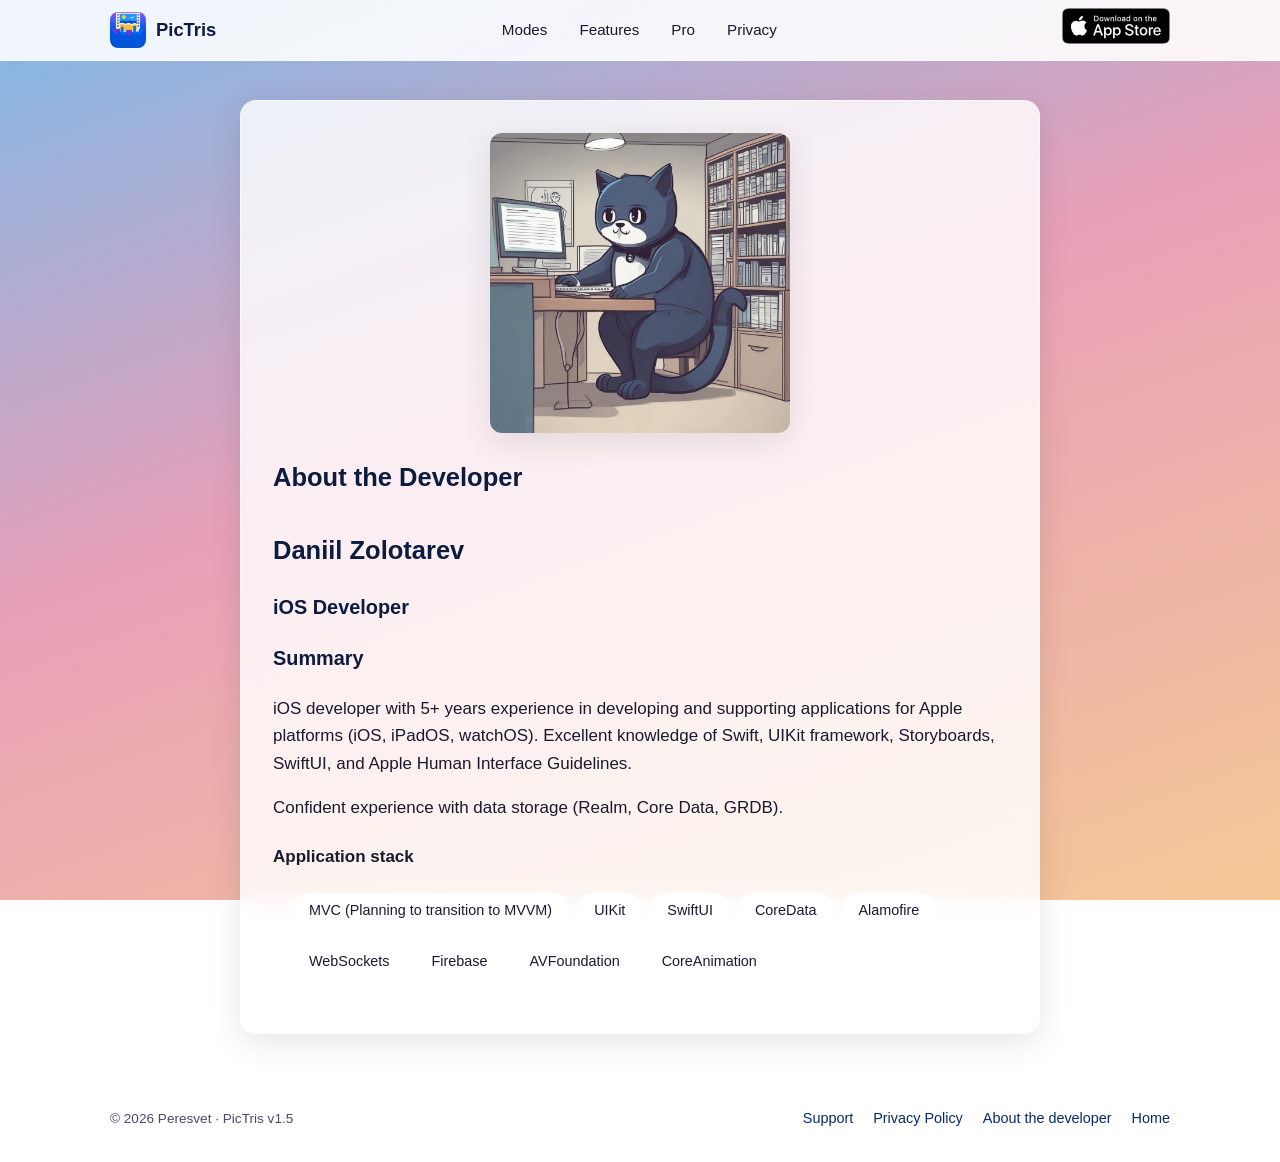
==== about.html @ 5e51fe26 "Add About and Privacy pages, update index structure, and enhance site assets for v1.6" ====
<!DOCTYPE html>
<html lang="en">
<head>
    <meta charset="UTF-8">
    <meta name="viewport" content="width=device-width, initial-scale=1.0">
    <title>About the Developer — PicTris</title>
    <meta name="description" content="Daniil Zolotarev — iOS developer and creator of PicTris. 5+ years building apps for iPhone, iPad, and Apple Watch.">
    <link rel="canonical" href="https://gromozekapp.github.io/Pictris_web/about.html">
    <link rel="icon" type="image/png" sizes="32x32" href="favicon-32.png">
    <link rel="apple-touch-icon" href="apple-touch-icon.png">
    <link rel="stylesheet" href="css/main.css">
    <script src="js/theme.js" defer></script>
    <script src="js/main.js" defer></script>
</head>
<body>
    <header class="site-header">
        <div class="header-inner">
            <a href="index.html" class="logo" aria-label="PicTris home">
                <img src="images/hero/app-icon.png" alt="" width="36" height="36">
                PicTris
            </a>
            <button class="nav-toggle" aria-label="Toggle navigation" aria-expanded="false">
                <span></span><span></span><span></span>
            </button>
            <nav aria-label="Main navigation">
                <ul class="nav-links">
                    <li><a href="index.html#modes">Modes</a></li>
                    <li><a href="index.html#features">Features</a></li>
                    <li><a href="index.html#pro">Pro</a></li>
                    <li><a href="privacy.html">Privacy</a></li>
                </ul>
            </nav>
            <div class="header-cta">
                <a href="https://apps.apple.com/bg/app/pictris/id6739788238" class="app-store-link" target="_blank" rel="noopener noreferrer">
                    <img src="images/US/Download_on_App_Store/Black_lockup/SVG/Download_on_the_App_Store_Badge_US-UK_RGB_blk_092917.svg"
                         alt="Download on the App Store"
                         class="app-store-badge light-badge"
                         height="36">
                    <img src="images/US/Download_on_App_Store/White_lockup/SVG/Download_on_the_App_Store_Badge_US-UK_RGB_wht_092917.svg"
                         alt="Download on the App Store"
                         class="app-store-badge dark-badge"
                         height="36">
                </a>
            </div>
        </div>
    </header>

    <main>
        <article class="page-content container">
            <img src="images/Cat with the laptop.jpg"
                 alt="Developer cat with a laptop"
                 width="300" height="300"
                 class="page-hero-img developer-cat"
                 loading="lazy">

            <h1>About the Developer</h1>

            <section>
                <h2>Daniil Zolotarev</h2>
                <h3>iOS Developer</h3>

                <h3>Summary</h3>
                <p>iOS developer with 5+ years experience in developing and supporting applications for Apple platforms (iOS, iPadOS, watchOS). Excellent knowledge of Swift, UIKit framework, Storyboards, SwiftUI, and Apple Human Interface Guidelines.</p>
                <p>Confident experience with data storage (Realm, Core Data, GRDB).</p>

                <h4>Application stack</h4>
                <ul class="tech-stack">
                    <li>MVC (Planning to transition to MVVM)</li>
                    <li>UIKit</li>
                    <li>SwiftUI</li>
                    <li>CoreData</li>
                    <li>Alamofire</li>
                    <li>WebSockets</li>
                    <li>Firebase</li>
                    <li>AVFoundation</li>
                    <li>CoreAnimation</li>
                </ul>
            </section>
        </article>
    </main>

    <footer class="site-footer">
        <div class="footer-inner">
            <p class="footer-copy">© 2026 Peresvet · PicTris v1.5</p>
            <div class="footer-links">
                <a href="mailto:gromozeka@abv.bg">Support</a>
                <a href="privacy.html">Privacy Policy</a>
                <a href="about.html">About the developer</a>
                <a href="index.html">Home</a>
            </div>
        </div>
    </footer>
</body>
</html>
---- css/main.css ----
/* PicTris landing — main styles */

:root[data-theme="light"] {
  --bg-gradient-start: #7eb8e8;
  --bg-gradient-mid: #e8a0b8;
  --bg-gradient-end: #f5c896;
  --text-color: #1a1a2e;
  --text-muted: #4a4a6a;
  --heading-color: #0d1b3e;
  --link-color: #08296c;
  --link-hover: #0a3d8f;
  --surface: rgba(255, 255, 255, 0.82);
  --surface-solid: #ffffff;
  --surface-border: rgba(255, 255, 255, 0.6);
  --header-bg: rgba(255, 255, 255, 0.88);
  --shadow: 0 8px 32px rgba(0, 0, 0, 0.1);
  --accent-purple: #7b3ff2;
  --accent-cyan: #00bcd4;
  --accent-orange: #ff9800;
  --focus-ring: #2196f3;
}

:root[data-theme="dark"] {
  --bg-gradient-start: #1a2a4a;
  --bg-gradient-mid: #3d1f3d;
  --bg-gradient-end: #2a1a10;
  --text-color: #f0f0f5;
  --text-muted: #b0b0c8;
  --heading-color: #ffffff;
  --link-color: #90caf9;
  --link-hover: #bbdefb;
  --surface: rgba(20, 20, 40, 0.75);
  --surface-solid: #1a1a2e;
  --surface-border: rgba(255, 255, 255, 0.12);
  --header-bg: rgba(10, 10, 30, 0.88);
  --shadow: 0 8px 32px rgba(0, 0, 0, 0.4);
  --accent-purple: #9d6ff7;
  --accent-cyan: #26c6da;
  --accent-orange: #ffb74d;
  --focus-ring: #64b5f6;
}

*, *::before, *::after {
  box-sizing: border-box;
}

html {
  scroll-behavior: smooth;
}

@media (prefers-reduced-motion: reduce) {
  html {
    scroll-behavior: auto;
  }

  *, *::before, *::after {
    animation-duration: 0.01ms !important;
    animation-iteration-count: 1 !important;
    transition-duration: 0.01ms !important;
  }
}

body {
  margin: 0;
  font-family: -apple-system, BlinkMacSystemFont, "SF Pro Text", "Segoe UI", Roboto, Helvetica, Arial, sans-serif;
  font-size: 17px;
  line-height: 1.6;
  color: var(--text-color);
  background: linear-gradient(160deg, var(--bg-gradient-start) 0%, var(--bg-gradient-mid) 45%, var(--bg-gradient-end) 100%);
  background-attachment: fixed;
  min-height: 100vh;
  -webkit-font-smoothing: antialiased;
  -moz-osx-font-smoothing: grayscale;
}

a {
  color: var(--link-color);
  transition: color 0.2s ease;
}

a:hover {
  color: var(--link-hover);
}

a:focus-visible,
button:focus-visible {
  outline: 2px solid var(--focus-ring);
  outline-offset: 3px;
  border-radius: 4px;
}

img {
  max-width: 100%;
  height: auto;
  display: block;
}

/* Header */
.site-header {
  position: fixed;
  top: 0;
  left: 0;
  right: 0;
  z-index: 1000;
  background: var(--header-bg);
  backdrop-filter: blur(12px);
  -webkit-backdrop-filter: blur(12px);
  border-bottom: 1px solid var(--surface-border);
}

.header-inner {
  max-width: 1100px;
  margin: 0 auto;
  padding: 0 20px;
  height: 60px;
  display: flex;
  align-items: center;
  justify-content: space-between;
  gap: 16px;
}

.logo {
  display: flex;
  align-items: center;
  gap: 10px;
  text-decoration: none;
  color: var(--heading-color);
  font-weight: 700;
  font-size: 1.15rem;
}

.logo img {
  width: 36px;
  height: 36px;
  border-radius: 8px;
}

.nav-links {
  display: flex;
  align-items: center;
  gap: 8px;
  list-style: none;
  margin: 0;
  padding: 0;
}

.nav-links a {
  text-decoration: none;
  color: var(--text-color);
  font-size: 0.95rem;
  padding: 6px 12px;
  border-radius: 8px;
  transition: background 0.2s ease;
}

.nav-links a:hover {
  background: var(--surface);
  color: var(--link-color);
}

.header-cta .app-store-badge {
  height: 36px;
  width: auto;
}

/* App Store badge theme toggle */
.app-store-badge {
  transition: opacity 0.2s ease;
}

:root[data-theme="light"] .light-badge { display: inline-block; }
:root[data-theme="light"] .dark-badge { display: none; }
:root[data-theme="dark"] .light-badge { display: none; }
:root[data-theme="dark"] .dark-badge { display: inline-block; }

/* Layout */
main {
  padding-top: 60px;
}

.container {
  max-width: 1100px;
  margin: 0 auto;
  padding: 0 20px;
}

.section {
  padding: 72px 0;
}

.section-title {
  font-size: clamp(1.75rem, 4vw, 2.25rem);
  font-weight: 700;
  color: var(--heading-color);
  text-align: center;
  margin: 0 0 12px;
}

.section-subtitle {
  text-align: center;
  color: var(--text-muted);
  max-width: 600px;
  margin: 0 auto 48px;
  font-size: 1.05rem;
}

/* Hero */
.hero {
  padding: 80px 0 64px;
}

.hero-grid {
  display: grid;
  grid-template-columns: 1fr 1fr;
  gap: 48px;
  align-items: center;
}

.hero-content h1 {
  font-size: clamp(2rem, 5vw, 3rem);
  font-weight: 800;
  line-height: 1.15;
  color: var(--heading-color);
  margin: 0 0 20px;
}

.hero-tagline {
  font-size: 1.15rem;
  color: var(--text-muted);
  margin: 0 0 32px;
  max-width: 480px;
}

.hero-badges {
  display: flex;
  flex-wrap: wrap;
  gap: 12px;
  align-items: center;
}

.hero-badges .app-store-badge {
  height: 48px;
}

.hero-visual {
  display: flex;
  justify-content: center;
  align-items: center;
}

.hero-visual img {
  max-width: 420px;
  width: 100%;
  filter: drop-shadow(0 20px 40px rgba(0, 0, 0, 0.25));
}

/* Video section */
.video-section {
  padding: 48px 0 72px;
}

.video-wrapper {
  max-width: 720px;
  margin: 0 auto;
  border-radius: 16px;
  overflow: hidden;
  box-shadow: var(--shadow);
  background: #000;
  position: relative;
}

.video-wrapper video {
  width: 100%;
  display: block;
  aspect-ratio: 9 / 16;
  max-height: 640px;
  object-fit: cover;
  background: #000;
}

.video-unmute-btn {
  position: absolute;
  bottom: 16px;
  right: 16px;
  background: rgba(0, 0, 0, 0.65);
  color: #fff;
  border: none;
  border-radius: 24px;
  padding: 8px 16px;
  font-size: 0.85rem;
  cursor: pointer;
  backdrop-filter: blur(8px);
}

.video-unmute-btn:hover {
  background: rgba(0, 0, 0, 0.85);
}

/* Play modes */
.modes-grid {
  display: grid;
  grid-template-columns: repeat(3, 1fr);
  gap: 24px;
}

.mode-card {
  background: var(--surface);
  backdrop-filter: blur(12px);
  -webkit-backdrop-filter: blur(12px);
  border: 1px solid var(--surface-border);
  border-radius: 16px;
  overflow: hidden;
  box-shadow: var(--shadow);
  transition: transform 0.25s ease;
}

.mode-card:hover {
  transform: translateY(-4px);
}

.mode-card picture,
.mode-card img {
  width: 100%;
}

.mode-card-body {
  padding: 20px;
}

.mode-card h3 {
  font-size: 1.1rem;
  color: var(--heading-color);
  margin: 0 0 8px;
}

.mode-card p {
  font-size: 0.95rem;
  color: var(--text-muted);
  margin: 0;
}

.mode-badge {
  display: inline-block;
  background: var(--accent-purple);
  color: #fff;
  font-size: 0.75rem;
  font-weight: 600;
  padding: 2px 8px;
  border-radius: 12px;
  margin-bottom: 8px;
}

/* Features grid */
.features-grid {
  display: grid;
  grid-template-columns: repeat(3, 1fr);
  gap: 20px;
}

.feature-card {
  background: var(--surface);
  backdrop-filter: blur(12px);
  -webkit-backdrop-filter: blur(12px);
  border: 1px solid var(--surface-border);
  border-radius: 14px;
  padding: 24px;
  box-shadow: var(--shadow);
}

.feature-icon {
  font-size: 1.75rem;
  margin-bottom: 12px;
  line-height: 1;
}

.feature-card h3 {
  font-size: 1rem;
  color: var(--heading-color);
  margin: 0 0 8px;
}

.feature-card p {
  font-size: 0.9rem;
  color: var(--text-muted);
  margin: 0;
}

/* Pro section */
.pro-section {
  padding: 72px 0;
}

.pro-grid {
  display: grid;
  grid-template-columns: 1fr 1fr;
  gap: 48px;
  align-items: center;
  background: var(--surface);
  backdrop-filter: blur(12px);
  -webkit-backdrop-filter: blur(12px);
  border: 1px solid var(--surface-border);
  border-radius: 20px;
  padding: 40px;
  box-shadow: var(--shadow);
}

.pro-visual img {
  border-radius: 12px;
  max-width: 320px;
  margin: 0 auto;
}

.pro-content h2 {
  font-size: 1.75rem;
  color: var(--heading-color);
  margin: 0 0 16px;
}

.pro-list {
  list-style: none;
  padding: 0;
  margin: 0 0 20px;
}

.pro-list li {
  padding: 8px 0 8px 28px;
  position: relative;
  color: var(--text-color);
}

.pro-list li::before {
  content: "✓";
  position: absolute;
  left: 0;
  color: var(--accent-cyan);
  font-weight: 700;
}

.pro-note {
  font-size: 0.9rem;
  color: var(--text-muted);
  font-style: italic;
}

/* Privacy teaser */
.privacy-grid {
  display: grid;
  grid-template-columns: repeat(4, 1fr);
  gap: 20px;
  margin-bottom: 32px;
}

.privacy-item {
  text-align: center;
  background: var(--surface);
  backdrop-filter: blur(12px);
  -webkit-backdrop-filter: blur(12px);
  border: 1px solid var(--surface-border);
  border-radius: 14px;
  padding: 24px 16px;
  box-shadow: var(--shadow);
}

.privacy-item .icon {
  font-size: 2rem;
  margin-bottom: 8px;
}

.privacy-item h3 {
  font-size: 0.95rem;
  color: var(--heading-color);
  margin: 0 0 4px;
}

.privacy-item p {
  font-size: 0.85rem;
  color: var(--text-muted);
  margin: 0;
}

.privacy-link {
  text-align: center;
  display: block;
  font-weight: 600;
  font-size: 1.05rem;
}

/* Footer */
.site-footer {
  background: var(--header-bg);
  backdrop-filter: blur(12px);
  -webkit-backdrop-filter: blur(12px);
  border-top: 1px solid var(--surface-border);
  padding: 32px 0;
  margin-top: 32px;
}

.footer-inner {
  max-width: 1100px;
  margin: 0 auto;
  padding: 0 20px;
  display: flex;
  flex-wrap: wrap;
  justify-content: space-between;
  align-items: center;
  gap: 16px;
}

.footer-links {
  display: flex;
  gap: 20px;
  flex-wrap: wrap;
}

.footer-links a {
  text-decoration: none;
  font-size: 0.9rem;
}

.footer-copy {
  font-size: 0.85rem;
  color: var(--text-muted);
  margin: 0;
}

/* Subpages (privacy, about) */
.page-content {
  max-width: 800px;
  margin: 40px auto;
  padding: 32px;
  background: var(--surface);
  backdrop-filter: blur(12px);
  -webkit-backdrop-filter: blur(12px);
  border: 1px solid var(--surface-border);
  border-radius: 16px;
  box-shadow: var(--shadow);
}

.page-content h1 {
  color: var(--heading-color);
  margin-top: 0;
}

.page-content h2 {
  color: var(--heading-color);
  margin-top: 32px;
}

.page-content h3 {
  color: var(--heading-color);
}

.page-content .date {
  color: var(--text-muted);
  font-style: italic;
}

.page-content ul {
  padding-left: 1.25rem;
  margin: 0 0 16px;
}

.page-content li {
  margin-bottom: 6px;
  color: var(--text-color);
}

.page-hero-img {
  border-radius: 12px;
  margin: 0 auto 24px;
  max-width: 300px;
}

.tech-stack {
  list-style: none;
  padding: 0;
  display: flex;
  flex-wrap: wrap;
  gap: 10px;
}

.tech-stack li {
  background: var(--surface-solid);
  border: 1px solid var(--surface-border);
  padding: 5px 15px;
  border-radius: 15px;
  font-size: 0.9rem;
}

.developer-cat {
  border-radius: 12px;
  box-shadow: var(--shadow);
  transition: transform 0.25s ease;
}

.developer-cat:hover {
  transform: scale(1.02);
}

/* Mobile nav toggle */
.nav-toggle {
  display: none;
  background: none;
  border: none;
  cursor: pointer;
  padding: 8px;
  color: var(--text-color);
}

.nav-toggle span {
  display: block;
  width: 22px;
  height: 2px;
  background: currentColor;
  margin: 5px 0;
  border-radius: 2px;
}

/* Responsive */
@media (max-width: 900px) {
  .hero-grid {
    grid-template-columns: 1fr;
    text-align: center;
  }

  .hero-tagline {
    margin-left: auto;
    margin-right: auto;
  }

  .hero-badges {
    justify-content: center;
  }

  .modes-grid {
    grid-template-columns: 1fr;
    max-width: 400px;
    margin: 0 auto;
  }

  .features-grid {
    grid-template-columns: repeat(2, 1fr);
  }

  .pro-grid {
    grid-template-columns: 1fr;
    text-align: center;
  }

  .privacy-grid {
    grid-template-columns: repeat(2, 1fr);
  }
}

@media (max-width: 640px) {
  .nav-toggle {
    display: block;
  }

  .nav-links {
    display: none;
    position: absolute;
    top: 60px;
    left: 0;
    right: 0;
    flex-direction: column;
    background: var(--header-bg);
    backdrop-filter: blur(12px);
    padding: 16px;
    border-bottom: 1px solid var(--surface-border);
  }

  .nav-links.open {
    display: flex;
  }

  .header-cta {
    display: none;
  }

  .features-grid {
    grid-template-columns: 1fr;
  }

  .privacy-grid {
    grid-template-columns: 1fr;
  }

  .section {
    padding: 48px 0;
  }

  .pro-grid {
    padding: 24px;
  }
}
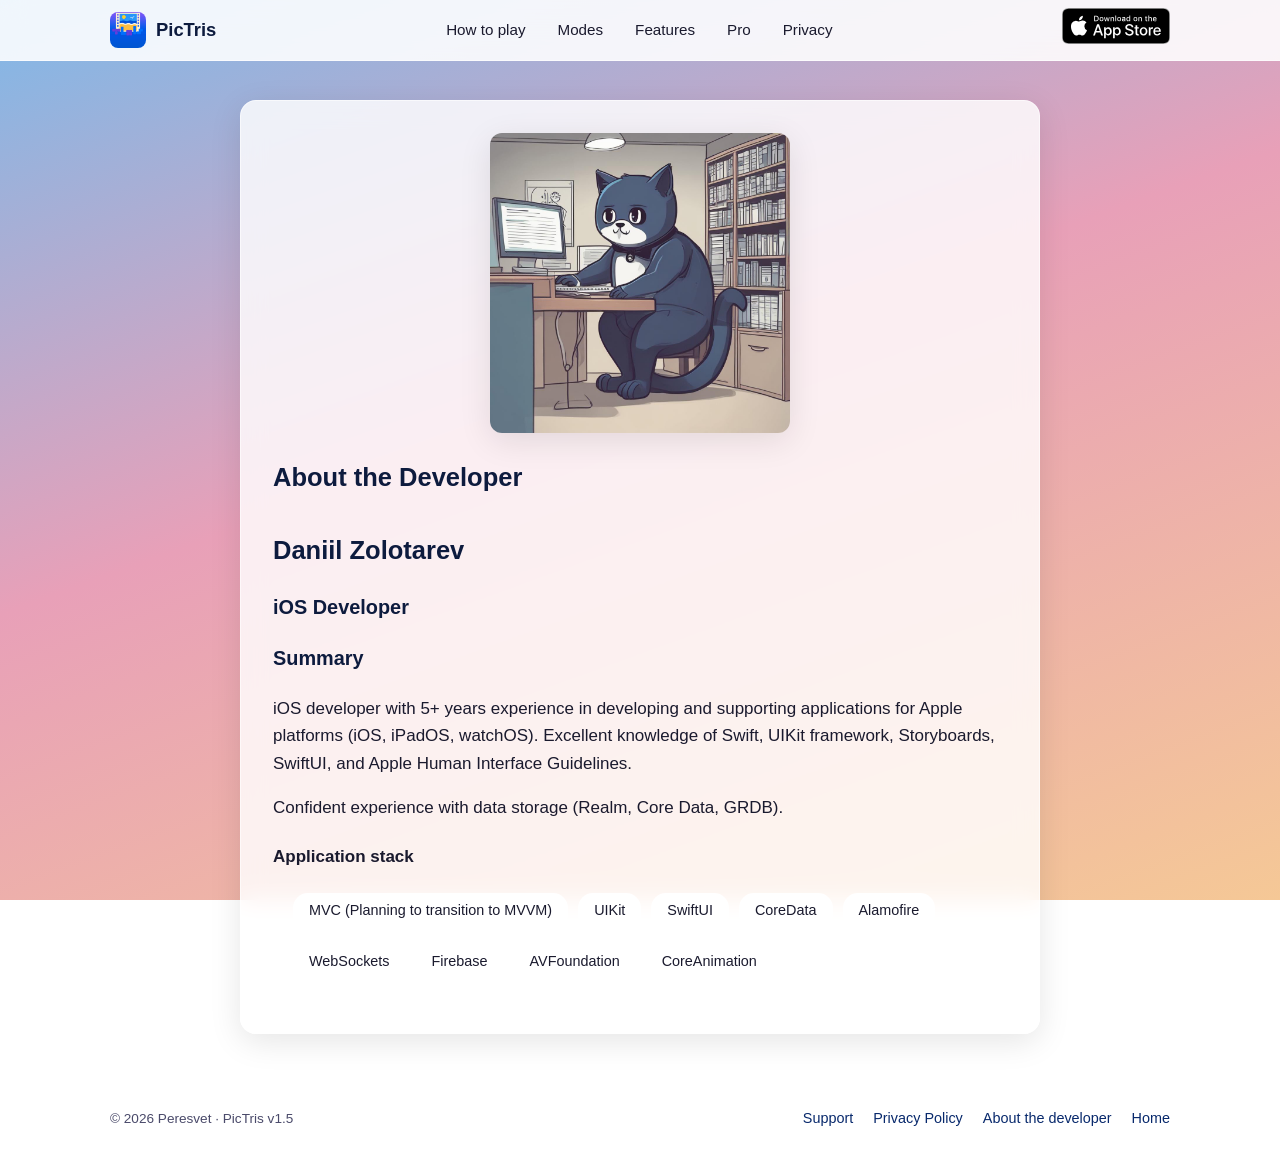
==== commit 538ca258: "Add "How to play" section to index and update navigation links in About and Privacy pages" ====
--- a/about.html
+++ b/about.html
@@ -24,6 +24,7 @@
             </button>
             <nav aria-label="Main navigation">
                 <ul class="nav-links">
+                    <li><a href="index.html#how-to-play">How to play</a></li>
                     <li><a href="index.html#modes">Modes</a></li>
                     <li><a href="index.html#features">Features</a></li>
                     <li><a href="index.html#pro">Pro</a></li>
@@ -47,7 +48,7 @@
 
     <main>
         <article class="page-content container">
-            <img src="images/Cat with the laptop.jpg"
+            <img src="images/cat-with-laptop.jpg"
                  alt="Developer cat with a laptop"
                  width="300" height="300"
                  class="page-hero-img developer-cat"
--- a/css/main.css
+++ b/css/main.css
@@ -209,14 +209,12 @@
   padding: 80px 0 64px;
 }
 
-.hero-grid {
-  display: grid;
-  grid-template-columns: 1fr 1fr;
-  gap: 48px;
-  align-items: center;
-}
-
-.hero-content h1 {
+.hero-centered {
+  text-align: center;
+  max-width: 640px;
+}
+
+.hero-centered h1 {
   font-size: clamp(2rem, 5vw, 3rem);
   font-weight: 800;
   line-height: 1.15;
@@ -227,8 +225,8 @@
 .hero-tagline {
   font-size: 1.15rem;
   color: var(--text-muted);
-  margin: 0 0 32px;
-  max-width: 480px;
+  margin: 0 auto 32px;
+  max-width: 520px;
 }
 
 .hero-badges {
@@ -236,22 +234,11 @@
   flex-wrap: wrap;
   gap: 12px;
   align-items: center;
+  justify-content: center;
 }
 
 .hero-badges .app-store-badge {
   height: 48px;
-}
-
-.hero-visual {
-  display: flex;
-  justify-content: center;
-  align-items: center;
-}
-
-.hero-visual img {
-  max-width: 420px;
-  width: 100%;
-  filter: drop-shadow(0 20px 40px rgba(0, 0, 0, 0.25));
 }
 
 /* Video section */
@@ -260,22 +247,22 @@
 }
 
 .video-wrapper {
-  max-width: 720px;
+  max-width: 300px;
   margin: 0 auto;
   border-radius: 16px;
   overflow: hidden;
   box-shadow: var(--shadow);
-  background: #000;
+  background: #111;
   position: relative;
 }
 
 .video-wrapper video {
   width: 100%;
   display: block;
-  aspect-ratio: 9 / 16;
-  max-height: 640px;
-  object-fit: cover;
-  background: #000;
+  height: auto;
+  object-fit: contain;
+  background: #111;
+  vertical-align: middle;
 }
 
 .video-unmute-btn {
@@ -350,6 +337,84 @@
   margin-bottom: 8px;
 }
 
+/* How to play */
+.controls-grid {
+  display: grid;
+  grid-template-columns: repeat(4, 1fr);
+  gap: 20px;
+  margin-bottom: 32px;
+}
+
+.control-card {
+  background: var(--surface);
+  backdrop-filter: blur(12px);
+  -webkit-backdrop-filter: blur(12px);
+  border: 1px solid var(--surface-border);
+  border-radius: 14px;
+  padding: 24px 20px;
+  box-shadow: var(--shadow);
+  text-align: center;
+}
+
+.control-gesture {
+  display: inline-flex;
+  align-items: center;
+  justify-content: center;
+  width: 52px;
+  height: 52px;
+  margin-bottom: 12px;
+  border-radius: 12px;
+  background: var(--accent-purple);
+  color: #fff;
+  font-size: 1.25rem;
+  font-weight: 700;
+}
+
+.control-card h3 {
+  font-size: 1rem;
+  color: var(--heading-color);
+  margin: 0 0 8px;
+}
+
+.control-card p {
+  font-size: 0.9rem;
+  color: var(--text-muted);
+  margin: 0;
+}
+
+.controls-tips {
+  max-width: 640px;
+  margin: 0 auto;
+  background: var(--surface);
+  backdrop-filter: blur(12px);
+  -webkit-backdrop-filter: blur(12px);
+  border: 1px solid var(--surface-border);
+  border-radius: 14px;
+  padding: 24px 28px;
+  box-shadow: var(--shadow);
+}
+
+.controls-tips h3 {
+  font-size: 1rem;
+  color: var(--heading-color);
+  margin: 0 0 12px;
+}
+
+.controls-tips ul {
+  margin: 0;
+  padding-left: 1.25rem;
+}
+
+.controls-tips li {
+  font-size: 0.95rem;
+  color: var(--text-color);
+  margin-bottom: 8px;
+}
+
+.controls-tips li:last-child {
+  margin-bottom: 0;
+}
+
 /* Features grid */
 .features-grid {
   display: grid;
@@ -618,18 +683,8 @@
 
 /* Responsive */
 @media (max-width: 900px) {
-  .hero-grid {
-    grid-template-columns: 1fr;
-    text-align: center;
-  }
-
-  .hero-tagline {
-    margin-left: auto;
-    margin-right: auto;
-  }
-
-  .hero-badges {
-    justify-content: center;
+  .controls-grid {
+    grid-template-columns: repeat(2, 1fr);
   }
 
   .modes-grid {
@@ -682,6 +737,10 @@
     grid-template-columns: 1fr;
   }
 
+  .controls-grid {
+    grid-template-columns: 1fr;
+  }
+
   .privacy-grid {
     grid-template-columns: 1fr;
   }
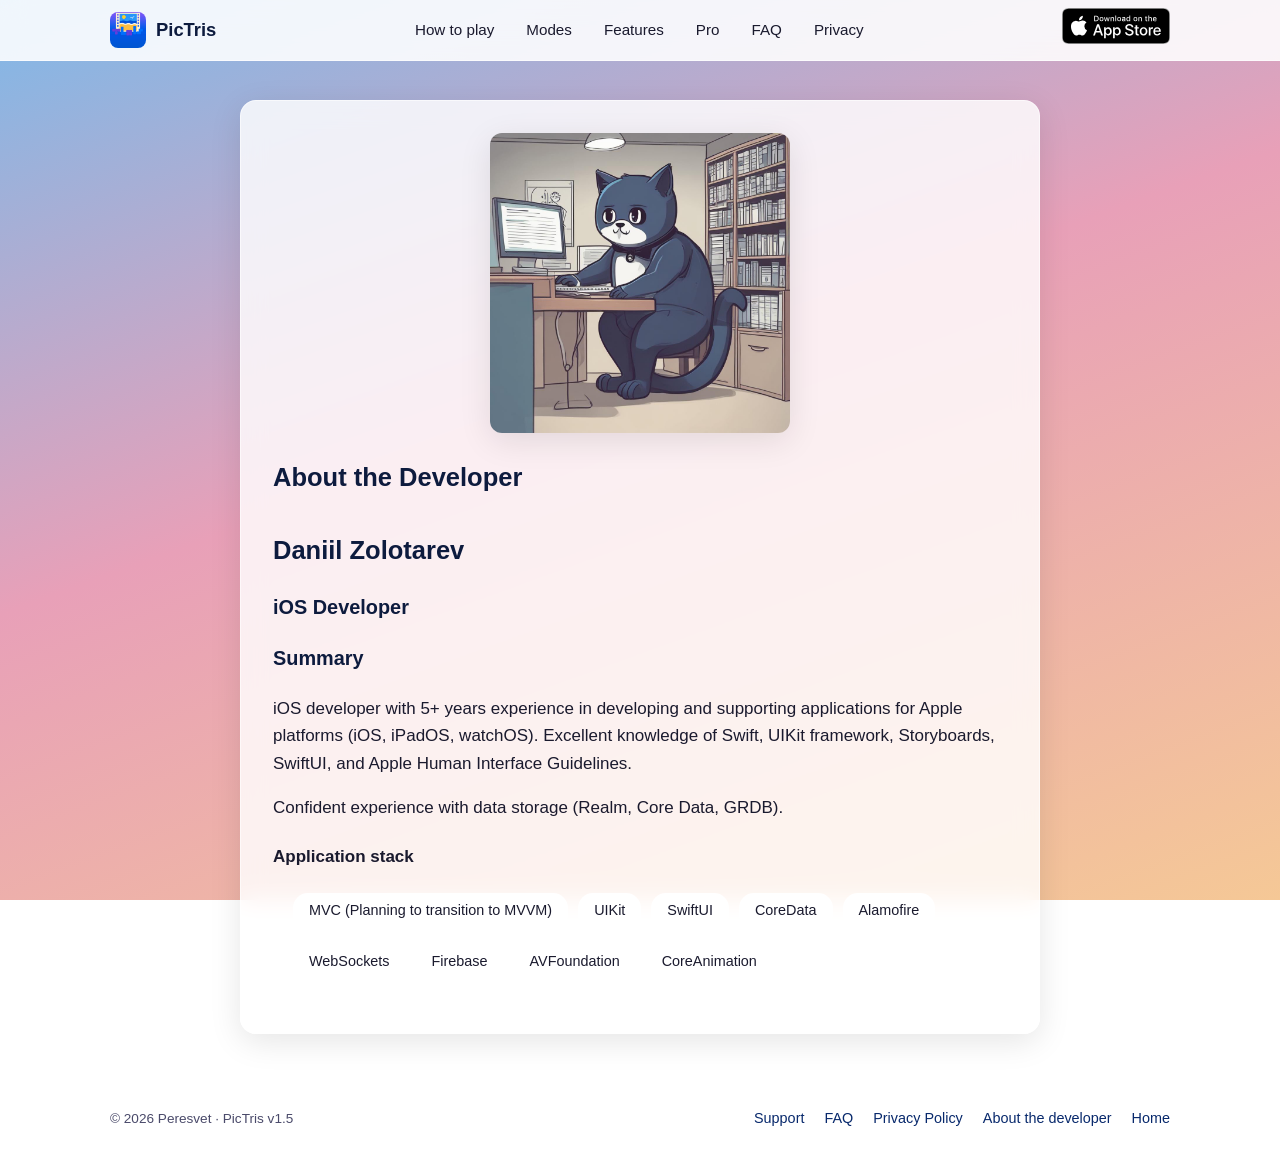
==== commit 3b3c1c72: "Add FAQ page and update navigation links across the site - Introduced a new FAQ page with common que" ====
--- a/about.html
+++ b/about.html
@@ -28,6 +28,7 @@
                     <li><a href="index.html#modes">Modes</a></li>
                     <li><a href="index.html#features">Features</a></li>
                     <li><a href="index.html#pro">Pro</a></li>
+                    <li><a href="faq.html">FAQ</a></li>
                     <li><a href="privacy.html">Privacy</a></li>
                 </ul>
             </nav>
@@ -85,6 +86,7 @@
             <p class="footer-copy">© 2026 Peresvet · PicTris v1.5</p>
             <div class="footer-links">
                 <a href="mailto:gromozeka@abv.bg">Support</a>
+                <a href="faq.html">FAQ</a>
                 <a href="privacy.html">Privacy Policy</a>
                 <a href="about.html">About the developer</a>
                 <a href="index.html">Home</a>
--- a/css/main.css
+++ b/css/main.css
@@ -636,6 +636,80 @@
   max-width: 300px;
 }
 
+/* FAQ */
+.faq-list {
+  margin-top: 32px;
+  display: flex;
+  flex-direction: column;
+  gap: 12px;
+}
+
+.faq-item {
+  background: var(--surface-solid);
+  border: 1px solid var(--surface-border);
+  border-radius: 12px;
+  overflow: hidden;
+}
+
+.faq-question {
+  padding: 16px 20px;
+  font-weight: 600;
+  color: var(--heading-color);
+  cursor: pointer;
+  list-style: none;
+  display: flex;
+  align-items: center;
+  justify-content: space-between;
+  gap: 12px;
+}
+
+.faq-question::-webkit-details-marker {
+  display: none;
+}
+
+.faq-question::after {
+  content: "+";
+  font-size: 1.25rem;
+  font-weight: 400;
+  color: var(--text-muted);
+  flex-shrink: 0;
+  transition: transform 0.2s ease;
+}
+
+.faq-item[open] .faq-question::after {
+  content: "−";
+}
+
+.faq-answer {
+  padding: 0 20px 16px;
+  color: var(--text-color);
+}
+
+.faq-answer p {
+  margin: 0 0 12px;
+}
+
+.faq-answer p:last-child {
+  margin-bottom: 0;
+}
+
+.faq-answer ol {
+  margin: 0 0 12px;
+  padding-left: 1.25rem;
+}
+
+.faq-answer li {
+  margin-bottom: 6px;
+}
+
+.faq-answer code {
+  font-size: 0.9em;
+  background: var(--surface);
+  border: 1px solid var(--surface-border);
+  border-radius: 4px;
+  padding: 1px 6px;
+}
+
 .tech-stack {
   list-style: none;
   padding: 0;
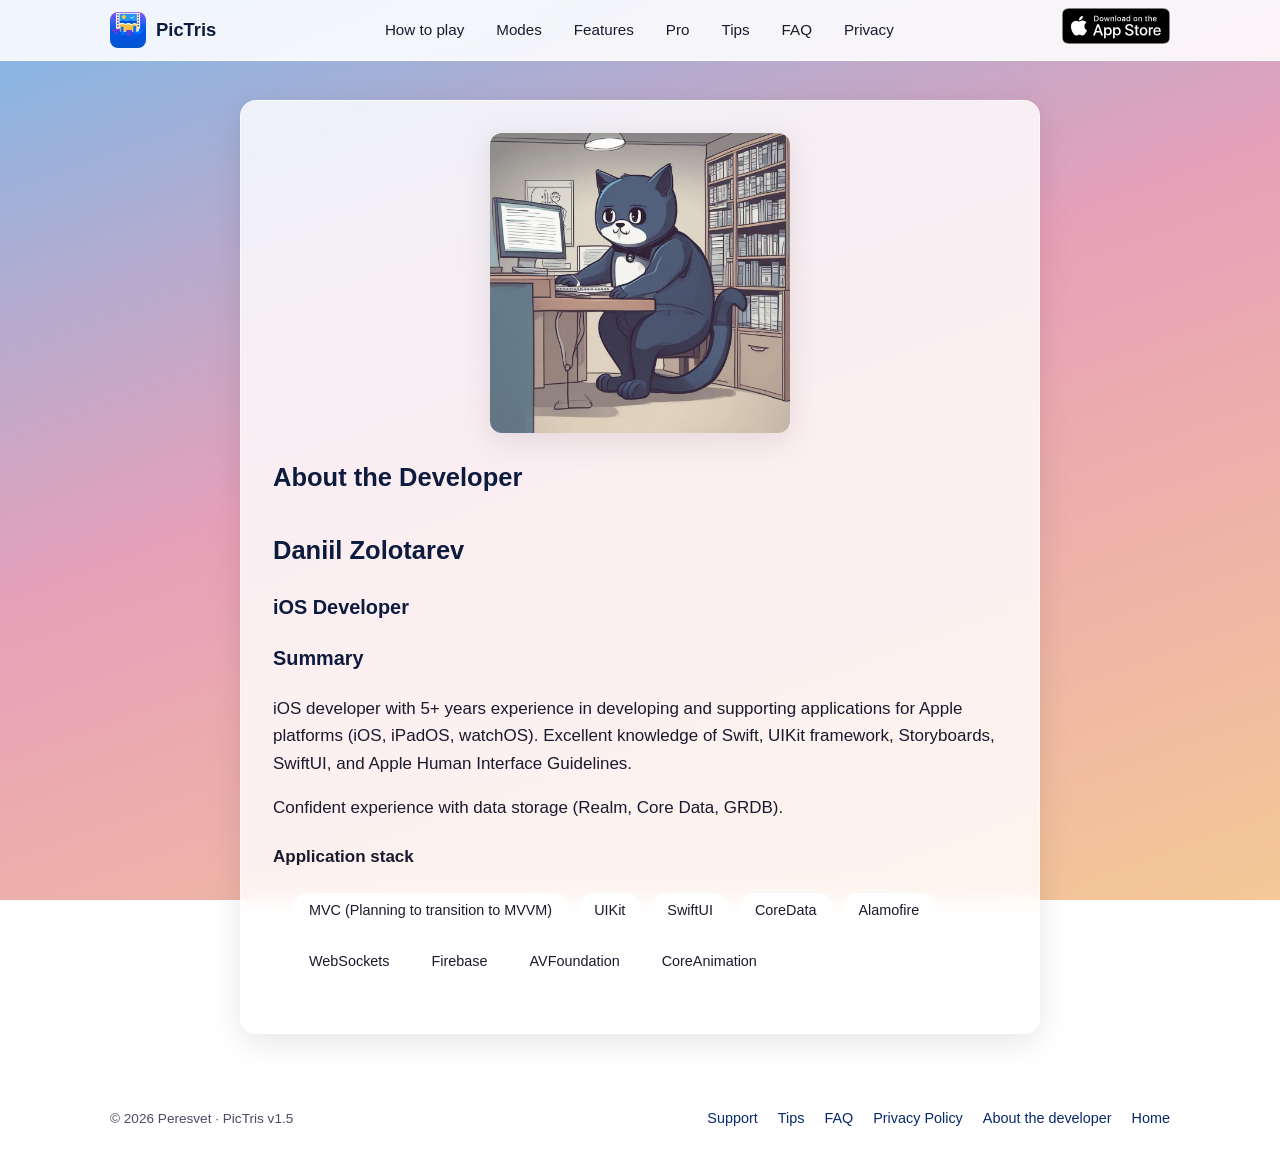
==== commit 9bf21208: "Add Tips page and update navigation across the site - Introduced a new Tips page with gameplay trick" ====
--- a/about.html
+++ b/about.html
@@ -4,7 +4,8 @@
     <meta charset="UTF-8">
     <meta name="viewport" content="width=device-width, initial-scale=1.0">
     <title>About the Developer — PicTris</title>
-    <meta name="description" content="Daniil Zolotarev — iOS developer and creator of PicTris. 5+ years building apps for iPhone, iPad, and Apple Watch.">
+    <meta name="description" content="Daniil Zolotarev — iOS developer and creator of PicTris, a photo puzzle arcade app with Tetris gameplay over your gallery.">
+    <meta name="keywords" content="pictris, tetris, photo, puzzle, arcade, gallery, video, blogger, creator, reaction, screen record, photo roulette">
     <link rel="canonical" href="https://gromozekapp.github.io/Pictris_web/about.html">
     <link rel="icon" type="image/png" sizes="32x32" href="favicon-32.png">
     <link rel="apple-touch-icon" href="apple-touch-icon.png">
@@ -28,6 +29,7 @@
                     <li><a href="index.html#modes">Modes</a></li>
                     <li><a href="index.html#features">Features</a></li>
                     <li><a href="index.html#pro">Pro</a></li>
+                    <li><a href="tips.html">Tips</a></li>
                     <li><a href="faq.html">FAQ</a></li>
                     <li><a href="privacy.html">Privacy</a></li>
                 </ul>
@@ -86,6 +88,7 @@
             <p class="footer-copy">© 2026 Peresvet · PicTris v1.5</p>
             <div class="footer-links">
                 <a href="mailto:gromozeka@abv.bg">Support</a>
+                <a href="tips.html">Tips</a>
                 <a href="faq.html">FAQ</a>
                 <a href="privacy.html">Privacy Policy</a>
                 <a href="about.html">About the developer</a>
--- a/css/main.css
+++ b/css/main.css
@@ -241,14 +241,49 @@
   height: 48px;
 }
 
-/* Video section */
-.video-section {
-  padding: 48px 0 72px;
+/* Video + What's new layout */
+.video-whats-new-section {
+  padding: 72px 0;
+}
+
+.layout-table {
+  width: 100%;
+  border-collapse: collapse;
+  border: none;
+}
+
+.layout-table td {
+  border: none;
+  padding: 0;
+  vertical-align: top;
+}
+
+.layout-col-video {
+  width: 38%;
+  padding-right: 32px;
+}
+
+.layout-col-whats-new {
+  width: 62%;
+  padding-left: 32px;
+}
+
+.layout-col-video .section-title,
+.layout-col-whats-new .section-title {
+  text-align: left;
+}
+
+.layout-col-video .section-subtitle {
+  text-align: left;
+  margin-left: 0;
+  margin-right: 0;
+  margin-bottom: 24px;
+  max-width: none;
 }
 
 .video-wrapper {
   max-width: 300px;
-  margin: 0 auto;
+  margin: 0;
   border-radius: 16px;
   overflow: hidden;
   box-shadow: var(--shadow);
@@ -283,6 +318,13 @@
   background: rgba(0, 0, 0, 0.85);
 }
 
+.whats-new-stack {
+  display: flex;
+  flex-direction: column;
+  gap: 16px;
+  margin-bottom: 20px;
+}
+
 /* Play modes */
 .modes-grid {
   display: grid;
@@ -335,6 +377,46 @@
   padding: 2px 8px;
   border-radius: 12px;
   margin-bottom: 8px;
+}
+
+/* What's new cards */
+.whats-new-card {
+  background: var(--surface);
+  backdrop-filter: blur(12px);
+  -webkit-backdrop-filter: blur(12px);
+  border: 1px solid var(--surface-border);
+  border-radius: 14px;
+  padding: 28px;
+  box-shadow: var(--shadow);
+}
+
+.whats-new-lead {
+  font-size: 0.95rem;
+  color: var(--text-color);
+  margin: 0 0 12px;
+}
+
+.whats-new-card ul {
+  margin: 0;
+  padding-left: 1.25rem;
+}
+
+.whats-new-card li {
+  font-size: 0.95rem;
+  color: var(--text-muted);
+  margin-bottom: 8px;
+}
+
+.whats-new-card li:last-child {
+  margin-bottom: 0;
+}
+
+.whats-new-footnote {
+  text-align: left;
+  font-size: 0.95rem;
+  color: var(--text-muted);
+  font-style: italic;
+  margin: 0;
 }
 
 /* How to play */
@@ -693,7 +775,8 @@
   margin-bottom: 0;
 }
 
-.faq-answer ol {
+.faq-answer ol,
+.faq-answer ul {
   margin: 0 0 12px;
   padding-left: 1.25rem;
 }
@@ -757,6 +840,28 @@
 
 /* Responsive */
 @media (max-width: 900px) {
+  .layout-table,
+  .layout-table tbody,
+  .layout-table tr,
+  .layout-table td {
+    display: block;
+    width: 100%;
+  }
+
+  .layout-col-video,
+  .layout-col-whats-new {
+    width: 100%;
+    padding: 0;
+  }
+
+  .layout-col-whats-new {
+    margin-top: 48px;
+  }
+
+  .layout-col-video .video-wrapper {
+    margin: 0 auto;
+  }
+
   .controls-grid {
     grid-template-columns: repeat(2, 1fr);
   }
